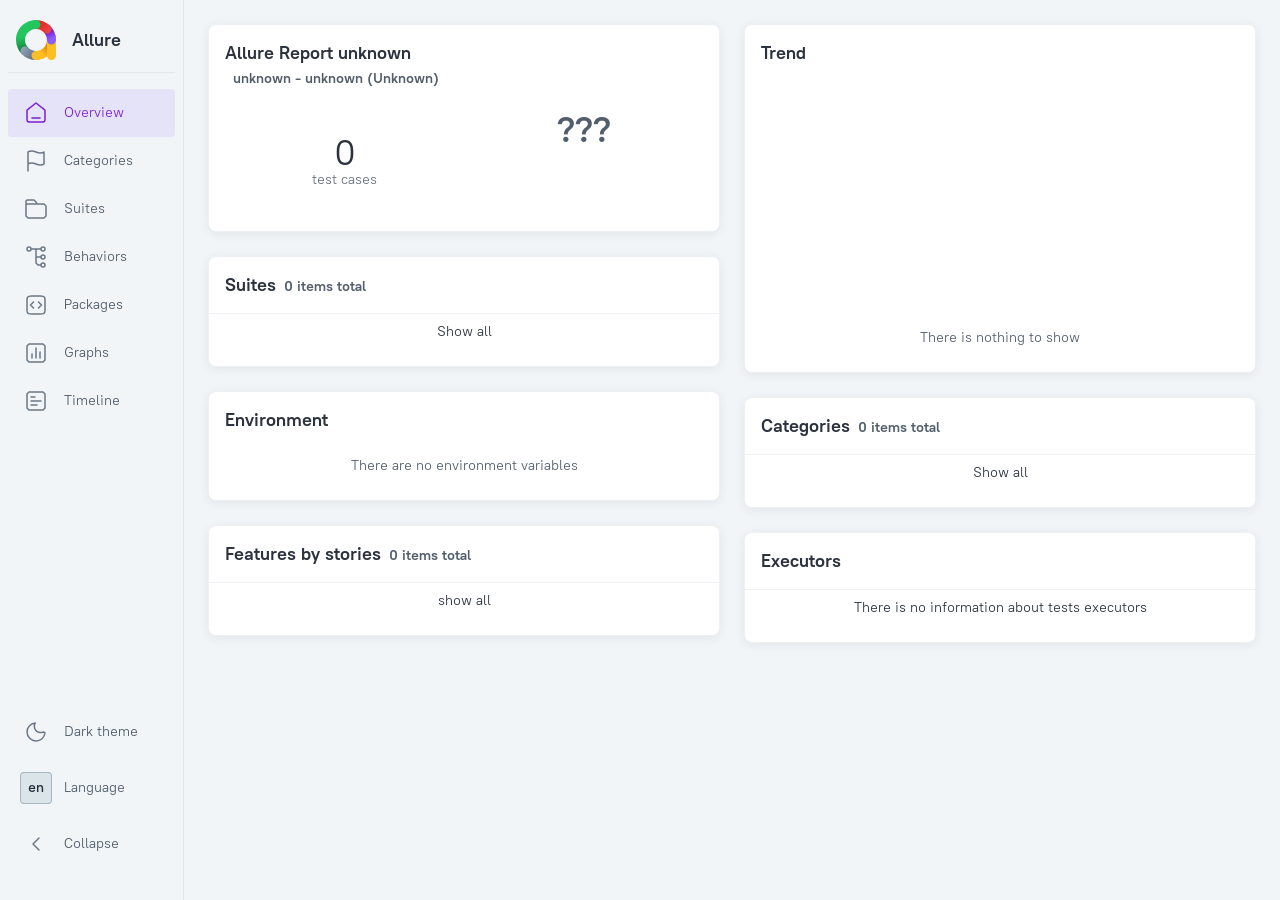
==== index.html @ c6a0e24b "deploy: 012d214971273db5c22cef7e92558b4ccdd62425" ====
<!DOCTYPE html><meta charset="utf-8"><meta http-equiv="refresh" content="0; URL=https://nishant7956.github.io/EcommerceWebApp/16/index.html">
<meta http-equiv="Pragma" content="no-cache"><meta http-equiv="Expires" content="0">
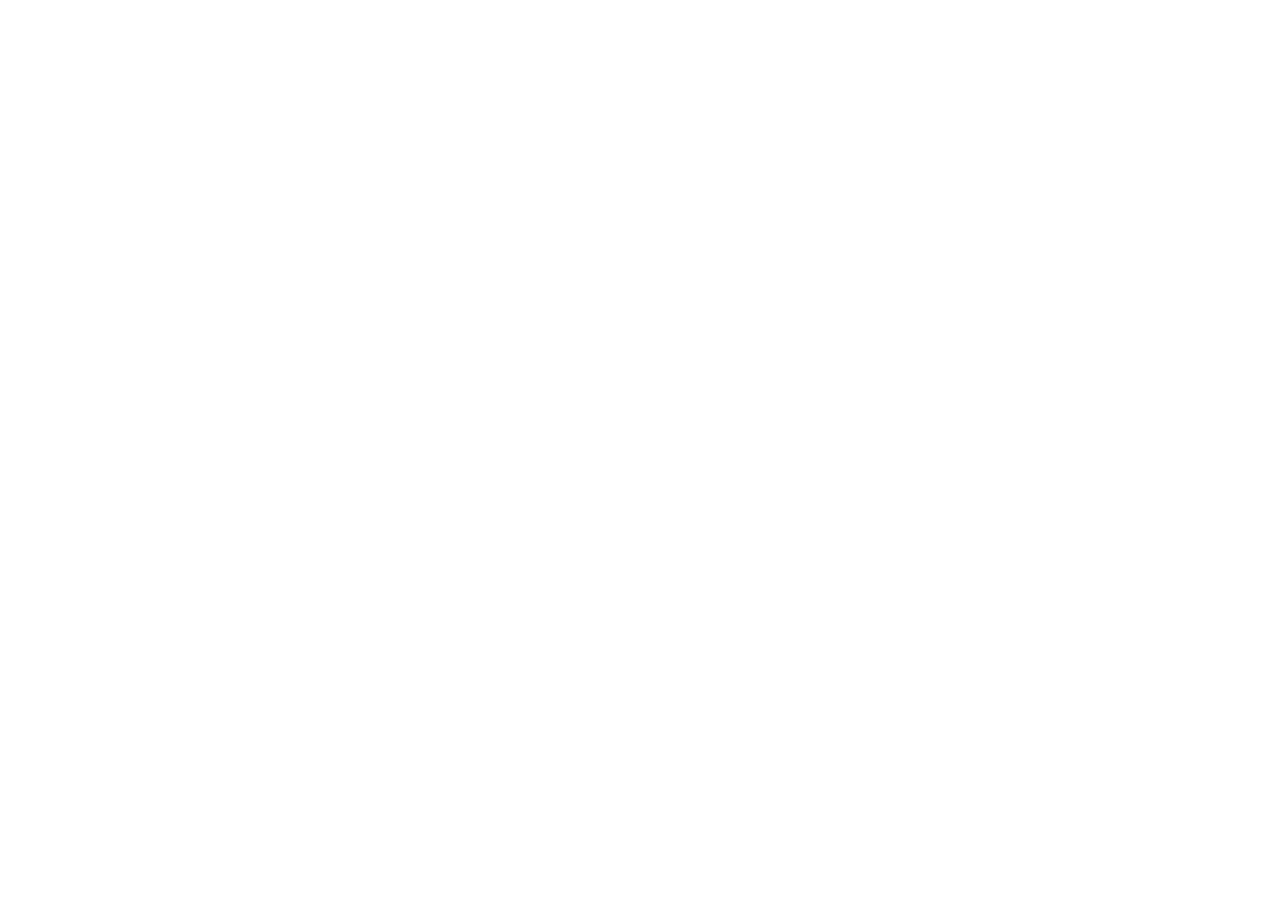
==== commit 670d33bf: "deploy: 61402095fb0cbc394b2f5f9f25fa31fc1d1f535c" ====
--- a/index.html
+++ b/index.html
@@ -1,2 +1,2 @@
-<!DOCTYPE html><meta charset="utf-8"><meta http-equiv="refresh" content="0; URL=https://nishant7956.github.io/EcommerceWebApp/16/index.html">
+<!DOCTYPE html><meta charset="utf-8"><meta http-equiv="refresh" content="0; URL=https://nishant7956.github.io/EcommerceWebApp/17/index.html">
 <meta http-equiv="Pragma" content="no-cache"><meta http-equiv="Expires" content="0">
